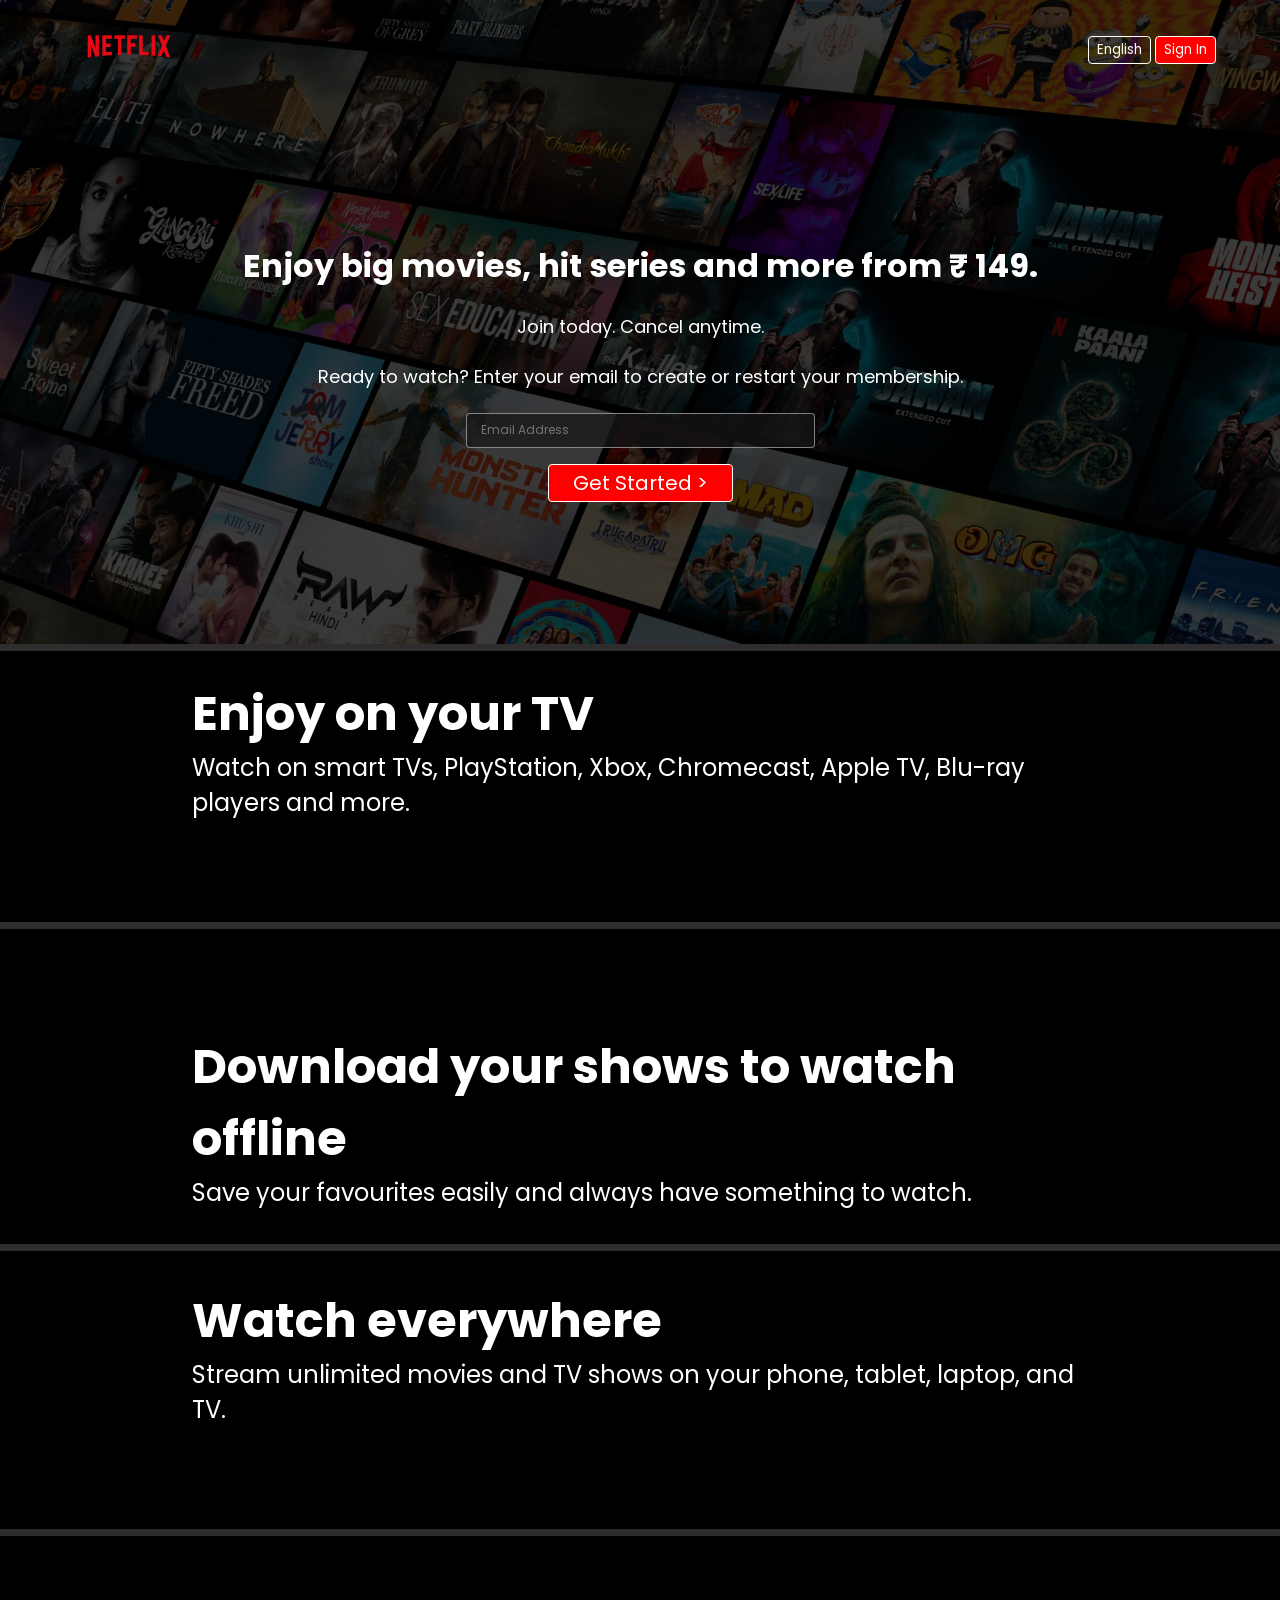
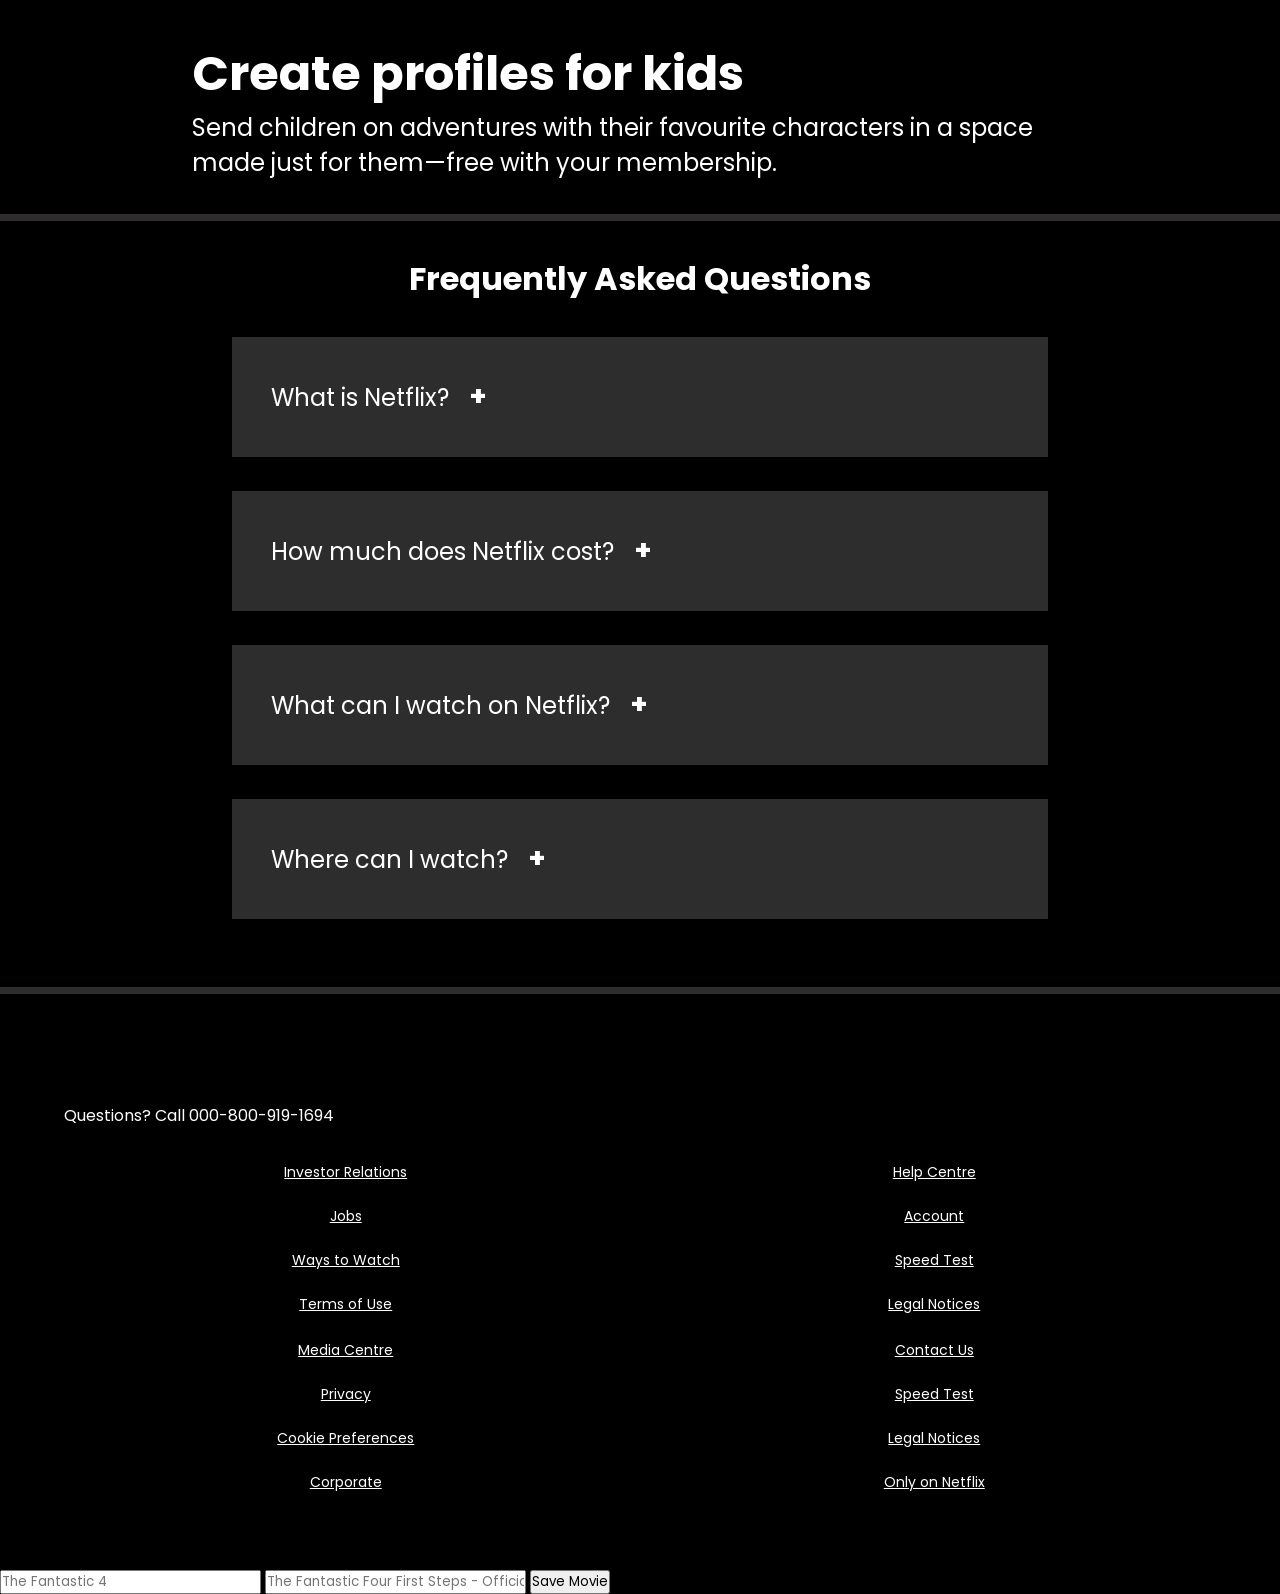
==== index.html @ 5bb71da8 "Add files via upload" ====
<!DOCTYPE html>
<html lang="en">

<head>
    <meta charset="UTF-8">
    <meta name="viewport" content="width=device-width, initial-scale=1.0">
    <title>Netflix Bangladesh – Watch TV Shows Online, Watch Movies Online</title>
    <link rel="stylesheet" href="style.css">
</head>

<body>

    <div class="main">
        <nav>
            <span><img width="53" src="Logos-Readability-Netflix-logo.png" alt=""></span>
            <div>
                <button class="btn">English</button>
                <button class="btn btn-red-sm">Sign In</button>
            </div>
        </nav>
        <div class="box">
        </div>
        <div class="hero">
            <span>Enjoy big movies, hit series and more from ₹ 149.</span>
            <span>Join today. Cancel anytime.</span>
            <span>Ready to watch? Enter your email to create or restart your membership.</span>
            <div class="hero-buttons">
                <input type="text" placeholder="Email Address">
                <button class="btn btn-red">Get Started &gt;</button>
            </div>
        </div>

        <div class="separation"></div>

    </div>

    <section class="first">
        <div>
            <span>Enjoy on your TV</span>
            <span>Watch on smart TVs, PlayStation, Xbox, Chromecast, Apple TV, Blu-ray players and more.</span>
        </div>

        <div class="secImg">
            <img src="https://assets.nflxext.com/ffe/siteui/acquisition/ourStory/fuji/desktop/tv.png" alt="">
            <video src="https://assets.nflxext.com/ffe/siteui/acquisition/ourStory/fuji/desktop/video-tv-in-0819.m4v"
                autoplay loop muted></video>
        </div>
    </section>
    <div class="separation"></div>

    <section class="first second">

        <div class="secImg">
            <img src="https://assets.nflxext.com/ffe/siteui/acquisition/ourStory/fuji/desktop/mobile-0819.jpg" alt="">

        </div>
        <div>
            <span>Download your shows to watch offline</span>
            <span>Save your favourites easily and always have something to watch.</span>
        </div>
    </section>

    <div class="separation"></div>
    <section class="first third">
        <div>
            <span>Watch everywhere</span>
            <span>Stream unlimited movies and TV shows on your phone, tablet, laptop, and TV.</span>
        </div>

        <div class="secImg">
            <img src="https://assets.nflxext.com/ffe/siteui/acquisition/ourStory/fuji/desktop/tv.png" alt="">
            <video src="https://assets.nflxext.com/ffe/siteui/acquisition/ourStory/fuji/desktop/video-devices-in.m4v"
                autoplay loop muted></video>
        </div>
    </section>
    <div class="separation"></div>


    <section class="first second">

        <div class="secImg">
            <img src="https://occ-0-2849-3646.1.nflxso.net/dnm/api/v6/19OhWN2dO19C9txTON9tvTFtefw/AAAABVr8nYuAg0xDpXDv0VI9HUoH7r2aGp4TKRCsKNQrMwxzTtr-NlwOHeS8bCI2oeZddmu3nMYr3j9MjYhHyjBASb1FaOGYZNYvPBCL.png?r=54d"
                alt="">

        </div>
        <div>
            <span>Create profiles for kids</span>
            <span>Send children on adventures with their favourite characters in a space made just for them—free with
                your membership.</span>
        </div>
    </section>

    <div class="separation"></div>

    <section class="faq">
        <h2>Frequently Asked Questions</h2>


<div class="faqbox">
  <div class="faq-question">
    <span>What is Netflix?</span>
    <span class="toggle-icon">+</span>
  </div>
  <div class="faq-answer">Netflix is a streaming service offering a wide variety of award-winning TV shows, movies, anime, documentaries, and more.</div>
</div>

<div class="faqbox">
  <div class="faq-question">
    <span>How much does Netflix cost?</span>
    <span class="toggle-icon">+</span>
  </div>
  <div class="faq-answer">Plans start at a budget-friendly rate and scale up with video quality and screen options.</div>
</div>

<div class="faqbox">
  <div class="faq-question">
    <span>What can I watch on Netflix?</span>
    <span class="toggle-icon">+</span>
  </div>
  <div class="faq-answer">You can stream popular movies, TV series, documentaries, anime, and originals across multiple genres and languages.</div>
</div>

<div class="faqbox">
  <div class="faq-question">
    <span>Where can I watch?</span>
    <span class="toggle-icon">+</span>
  </div>
  <div class="faq-answer">Watch on your phone, tablet, smart TV, laptop, or streaming device—anywhere you like.</div>
</div>

    </section>
    <div class="separation"></div>

    <footer>
        <div class="questions">
            Questions? Call 000-800-919-1694
        </div>
        <div class="footer">
            <div class="footer-item"> 
                <a href="faq">Investor Relations</a>
                <a href="faq">Jobs</a>
                <a href="faq">Ways to Watch</a>
                <a href="faq">Terms of Use</a>
            </div>

            <div class="footer-item"> 
                <a href="faq">Help Centre</a>
                <a href="faq">Account</a>
                <a href="faq">Speed Test</a>
                <a href="faq">Legal Notices</a>
            </div>
            <div class="footer-item">
                <a href="faq">Media Centre</a>
                <a href="faq">Privacy</a>
                <a href="faq">Cookie Preferences</a> 
                <a href="faq">Corporate</a>
            </div>

            <div class="footer-item">
                <a href="faq">Contact Us</a>
                <a href="faq">Speed Test</a> 
                <a href="faq">Legal Notices</a> 
                <a href="faq">Only on Netflix</a>
            </div>
        </div>
    </footer>




<script>
  document.querySelectorAll(".faqbox").forEach((box) => {
    box.addEventListener("click", () => {
      // Toggle this box
      box.classList.toggle("active");

      // Update icon inside this box
      const icon = box.querySelector(".toggle-icon");
      if (box.classList.contains("active")) {
        icon.textContent = "–";
      } else {
        icon.textContent = "+";
      }
    });
  });
</script> 



<div class="movie-form">
  <input type="text" id="movieTitle" placeholder="The Fantastic 4" />
  <input type="text" id="movieURL" placeholder="The Fantastic Four First Steps - Official Trailer  IMDb.mp4" />
  <button onclick="saveMovie()">Save Movie</button>
</div>



<div id="movieList"></div>








<script>
  // Save movie to localStorage
  function saveMovie() {
    const title = document.getElementById("movieTitle").value;
    const url = document.getElementById("movieURL").value;

    if (!title || !url) return alert("Please fill in both fields.");

    const movie = { title, url };
    let movies = JSON.parse(localStorage.getItem("movies")) || [];

    movies.push(movie);
    localStorage.setItem("movies", JSON.stringify(movies));

    displayMovies();
  }

  // Display saved movies
  function displayMovies() {
    const movies = JSON.parse(localStorage.getItem("movies")) || [];
    const container = document.getElementById("movieList");
    container.innerHTML = "";

    movies.forEach((movie, index) => {
      container.innerHTML += `
        <div class="movie-card">
          <h3>${movie.title}</h3>
          <video width="300" controls>
            <source src="${movie.url}" type="video/mp4" />
            Your browser does not support video.
          </video>
        </div>
      `;
    });
  }

  // Load movies on page load
  window.onload = displayMovies;
</script>
</body>

</html>
---- style.css ----
@import url('https://fonts.googleapis.com/css2?family=Martel+Sans:wght@600&family=Poppins:wght@300;400;700&display=swap');

* {
    padding: 0;
    margin: 0;
    font-family: 'Poppins', sans-serif;
}

body {
    background-color: black;
}

.main {
    background-image: url("bg.jpg");
    background-position: center center;
    background-size: max(1200px, 100vw);
    background-repeat: no-repeat;
    height: 644px;
    position: relative;
}

.main .box {
    height: 644px;
    width: 100%;
    opacity: 0.69;
    position: absolute;
    top: 0;
    background-color: black;
}

nav {
    max-width: 60vw;
    justify-content: space-between;
    margin: auto;
    display: flex;
    align-items: center;
    height: 100px;
}

nav img {
    color: red;
    width: 130px;
    position: relative;
    z-index: 10;
}

nav button {
    position: relative;
    z-index: 10;
}

.hero {
    font-family: 'Martel Sans', sans-serif;
    height: calc(100% - 100px);
    display: flex;
    align-items: center;
    justify-content: center;
    flex-direction: column;
    color: white;
    position: relative;
    gap: 23px;
    padding: 0 30px;
}

.hero> :nth-child(1) {
    font-family: 'Poppins', sans-serif;
    font-weight: bolder;
    font-size: 48px;
    text-align: center;
}

.hero> :nth-child(2) {
    font-weight: 400;
    font-size: 24px;
    text-align: center;
}

.hero> :nth-child(3) {
    font-weight: 400;
    font-size: 20px;
    text-align: center;
}

.separation {
    height: 7px;
    background-color: rgb(46, 44, 44);
    position: relative;
    z-index: 20;
}

.btn {
    padding: 3px 8px;
    font-weight: 400;
    color: white;
    background-color: rgba(248, 243, 243, 0.021);
    border-radius: 4px;
    border: 1px solid white;
    cursor: pointer;

}

.btn-red {
    background-color: red;
    color: white;
    padding: 3px 24px;
    font-size: 20px;
    border-radius: 4px;
    font-weight: 400;
}

.btn-red-sm {
    background-color: red;
    color: white;
}

.hero-buttons {
    display: flex;
    align-items: center;
    justify-content: center;
    gap: 16px;
}

.main input {
    padding: 7px 101px 8px 14px;
    color: white;
    font-size: 12px;
    border-radius: 4px;
    background-color: rgba(23, 23, 23, 0.7);
    border: 1px solid rgba(246, 238, 238, 0.5);
}

.first {
    display: flex;
    justify-content: center;
    max-width: 70vw;
    margin: auto;
    color: white;
    justify-content: center;
    align-items: center;
}



.secImg {
    position: relative;
}

.secImg img {
    width: 555px;
    position: relative;
    z-index: 10;
}

.secImg video {
    position: absolute;
    top: 51px;
    right: 0;
    width: 555px;
}

section.first>div {
    display: flex;
    flex-direction: column;
    padding: 34px 0;
}

section.first>div :nth-child(1) {
    font-size: 48px;
    font-weight: bolder;
}


section.first>div :nth-child(2) {
    font-size: 24px;

}


.faq h2 {
    text-align: center;
    font-size: 48px;
}

.faq {
    background: black;
    color: white;
    padding: 34px;
}

.faqbox:hover {
    background-color: #414141;
    color: white;
}

.faqbox svg {
    filter: invert(1);
}

.faqbox {
    transition: all 1s ease-out;
    font-size: 24px;
    display: flex;
    justify-content: space-between;
    background-color: #2d2d2d;
    padding: 24px;
    max-width: 60vw;
    margin: 34px auto;
    cursor: pointer;
}

footer {
    color: white;
    max-width: 60vw;
    margin: auto;
    padding: 60px;
}

footer .questions {
    padding: 34px 0;
}


.footer {
    display: grid;
    grid-template-columns: 1fr 1fr 1fr 1fr;
    color: white;
}



@media screen and (max-width: 1300px) {

    nav{
        max-width: 90vw;
    }

    .first {
        flex-wrap: wrap;
    }

    .secImg img {
        width: 305px;
    }

    .secImg video {
        width: 305px;
    }

    .hero> :nth-child(1) {
        font-size: 32px;
    }

    .hero> :nth-child(2) {
        font-size: 18px;
    }

    .hero> :nth-child(3) {
        font-size: 18px;
    }

    .hero-buttons {
        display: flex;
        flex-direction: column;
        align-items: center;
        justify-content: center;
        gap: 16px;
    }

    .faq h2 {
        text-align: center;
        font-size: 32px;
    }

    footer {
        max-width: 90vw;
        padding: 75px 0;
    }

    .footer-item{
        align-items: center;
    }
 

}



@media screen and (max-width: 1300px) {

    .footer {
        display: grid;
        grid-template-columns: 1fr 1fr;
        gap: 25px;
    }
}


.footer a {
    font-size: 14px;
    color: white;
}

.footer-item {
    display: flex;
    flex-direction: column;
    gap: 23px;
}


.faqbox {
  background-color: #2d2d2d;
  color: white;
  margin: 10px auto;
  max-width: 60vw;
  cursor: pointer;
  overflow: hidden;
  transition: all 0.3s ease;
}

.faq-question {
  display: flex;
  justify-content: space-between;
  font-size: 24px;
  padding: 24px;
  background-color: #2d2d2d;
}

.toggle-icon {
  font-weight: bold;
  font-size: 28px;
  transition: transform 0.2s ease;
}

.faqbox {
  font-size: 24px;
  max-width: 60vw;
  margin: 34px auto;
  background-color: #2d2d2d;
  color: white;
  cursor: pointer;
  transition: all 0.3s ease-in-out;
}

.faq-question {
  display: flex;
  justify-content: space-between;
  align-items: center;
  padding: 24px;
}

.toggle-icon {
  font-size: 28px;
  font-weight: bold;
  transition: transform 0.2s;
}

.faqbox {
  font-size: 24px;
  max-width: 60vw;
  margin: 34px auto;
  background-color: #2d2d2d;
  color: white;
  cursor: pointer;
  transition: all 0.3s ease-in-out;
}

.faq-question {
  display: flex;
  justify-content: space-between;
  align-items: center;
  padding: 15px;
}




.faq-question span:first-child {
  flex: 1; /* pushes the + icon to the far right */
}

.toggle-icon {
  font-size: 28px;
  font-weight: bold;
  padding-left: 20px;
}



.faq-answer {
  display: none;
  padding: 0 24px 24px 24px;
  font-size: 18px;
  color: #ccc;
  background-color: #2d2d2d;
}

.faqbox.active .faq-answer {
  display: block;
}

.faqbox.active .faq-question {
  display: none;
}






.movie-card {
  background-color: #181818;
  border-radius: 8px;
  color: white;
  width: 320px;
  padding: 16px;
  margin: 16px;
  box-shadow: 0 4px 12px rgba(0,0,0,0.5);
  transition: transform 0.3s ease;
}

.movie-card h3 {
  font-size: 20px;
  margin-bottom: 12px;
  text-align: center;
  font-weight: 600;
}

.movie-card video {
  width: 100%;
  border-radius: 6px;
}

.movie-card:hover {
  transform: scale(1.03);
}

/* Container to hold all movie cards in a grid */
#movieList {
  display: flex;
  flex-wrap: wrap;
  justify-content: center;
}
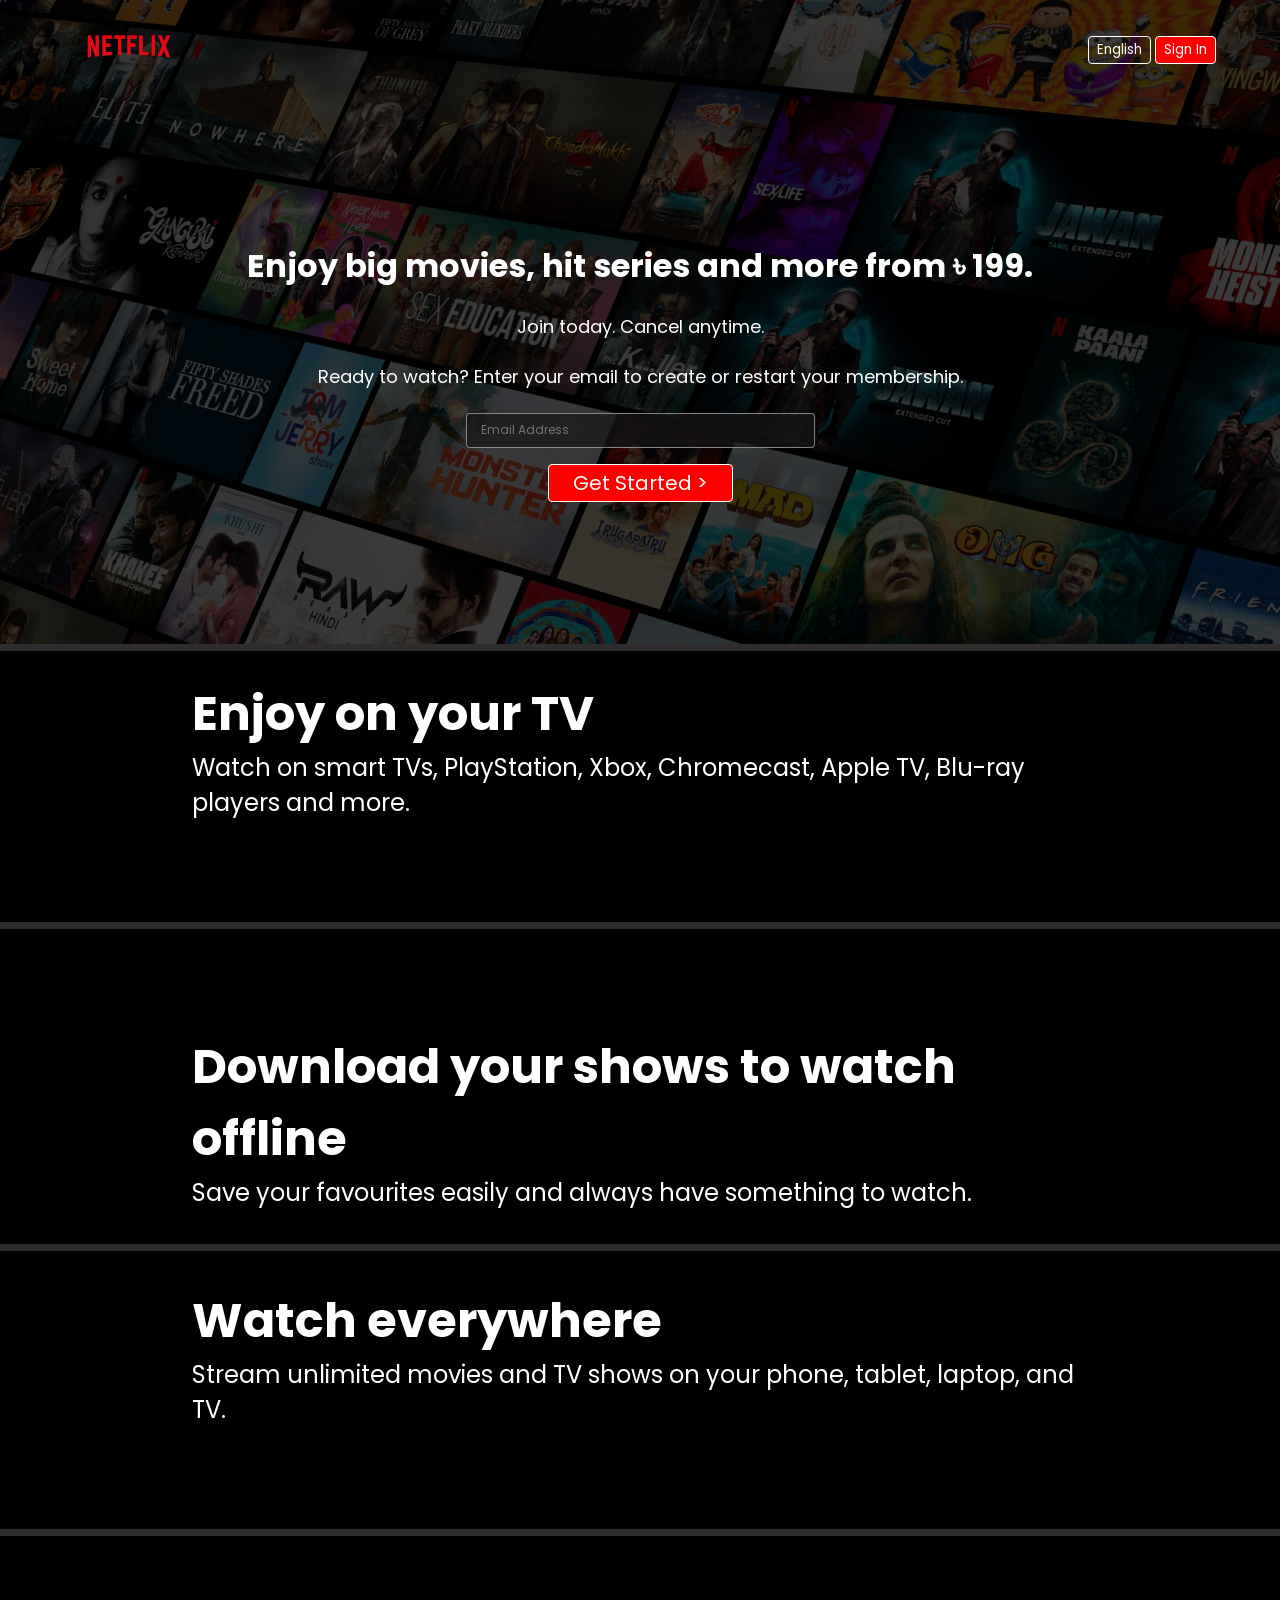
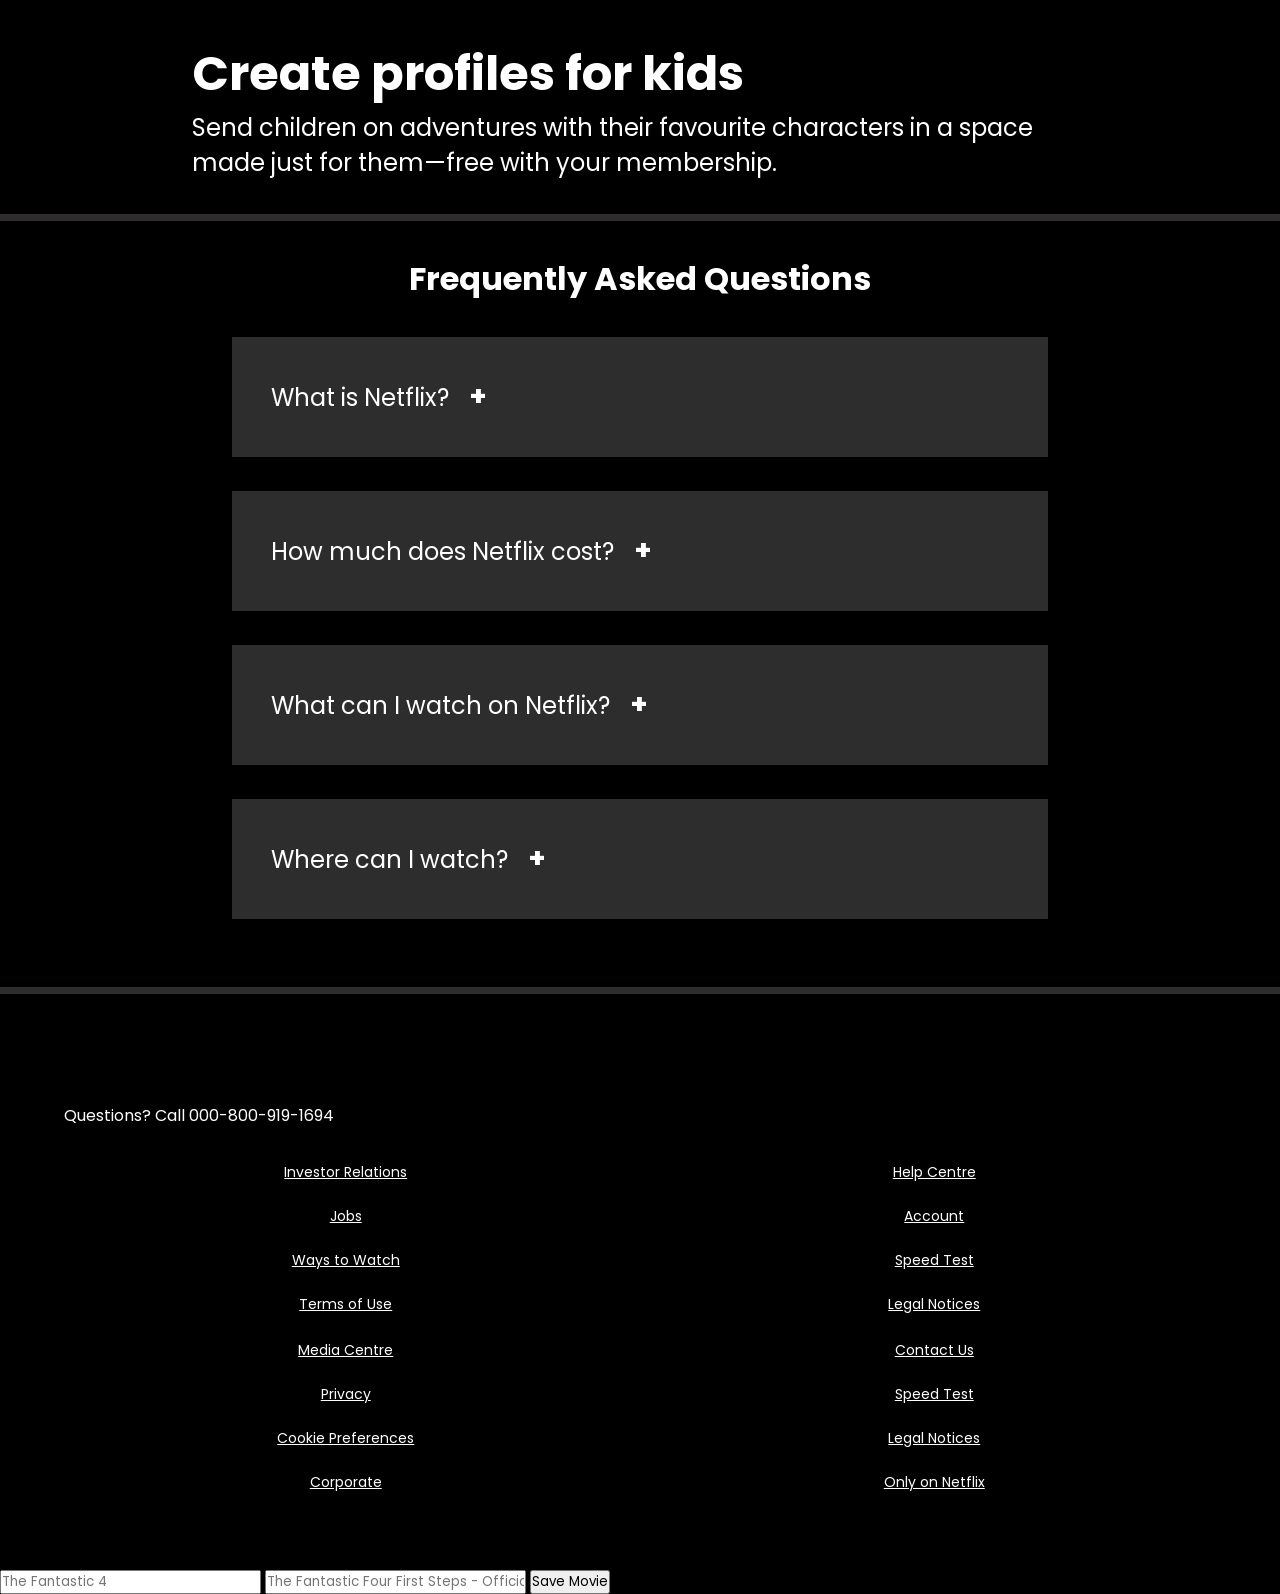
==== commit 3c5041a4: "Update index.html" ====
--- a/index.html
+++ b/index.html
@@ -21,7 +21,7 @@
         <div class="box">
         </div>
         <div class="hero">
-            <span>Enjoy big movies, hit series and more from ₹ 149.</span>
+            <span>Enjoy big movies, hit series and more from ৳ 199.</span>
             <span>Join today. Cancel anytime.</span>
             <span>Ready to watch? Enter your email to create or restart your membership.</span>
             <div class="hero-buttons">
@@ -248,3 +248,4 @@
 </html>
 
 
+
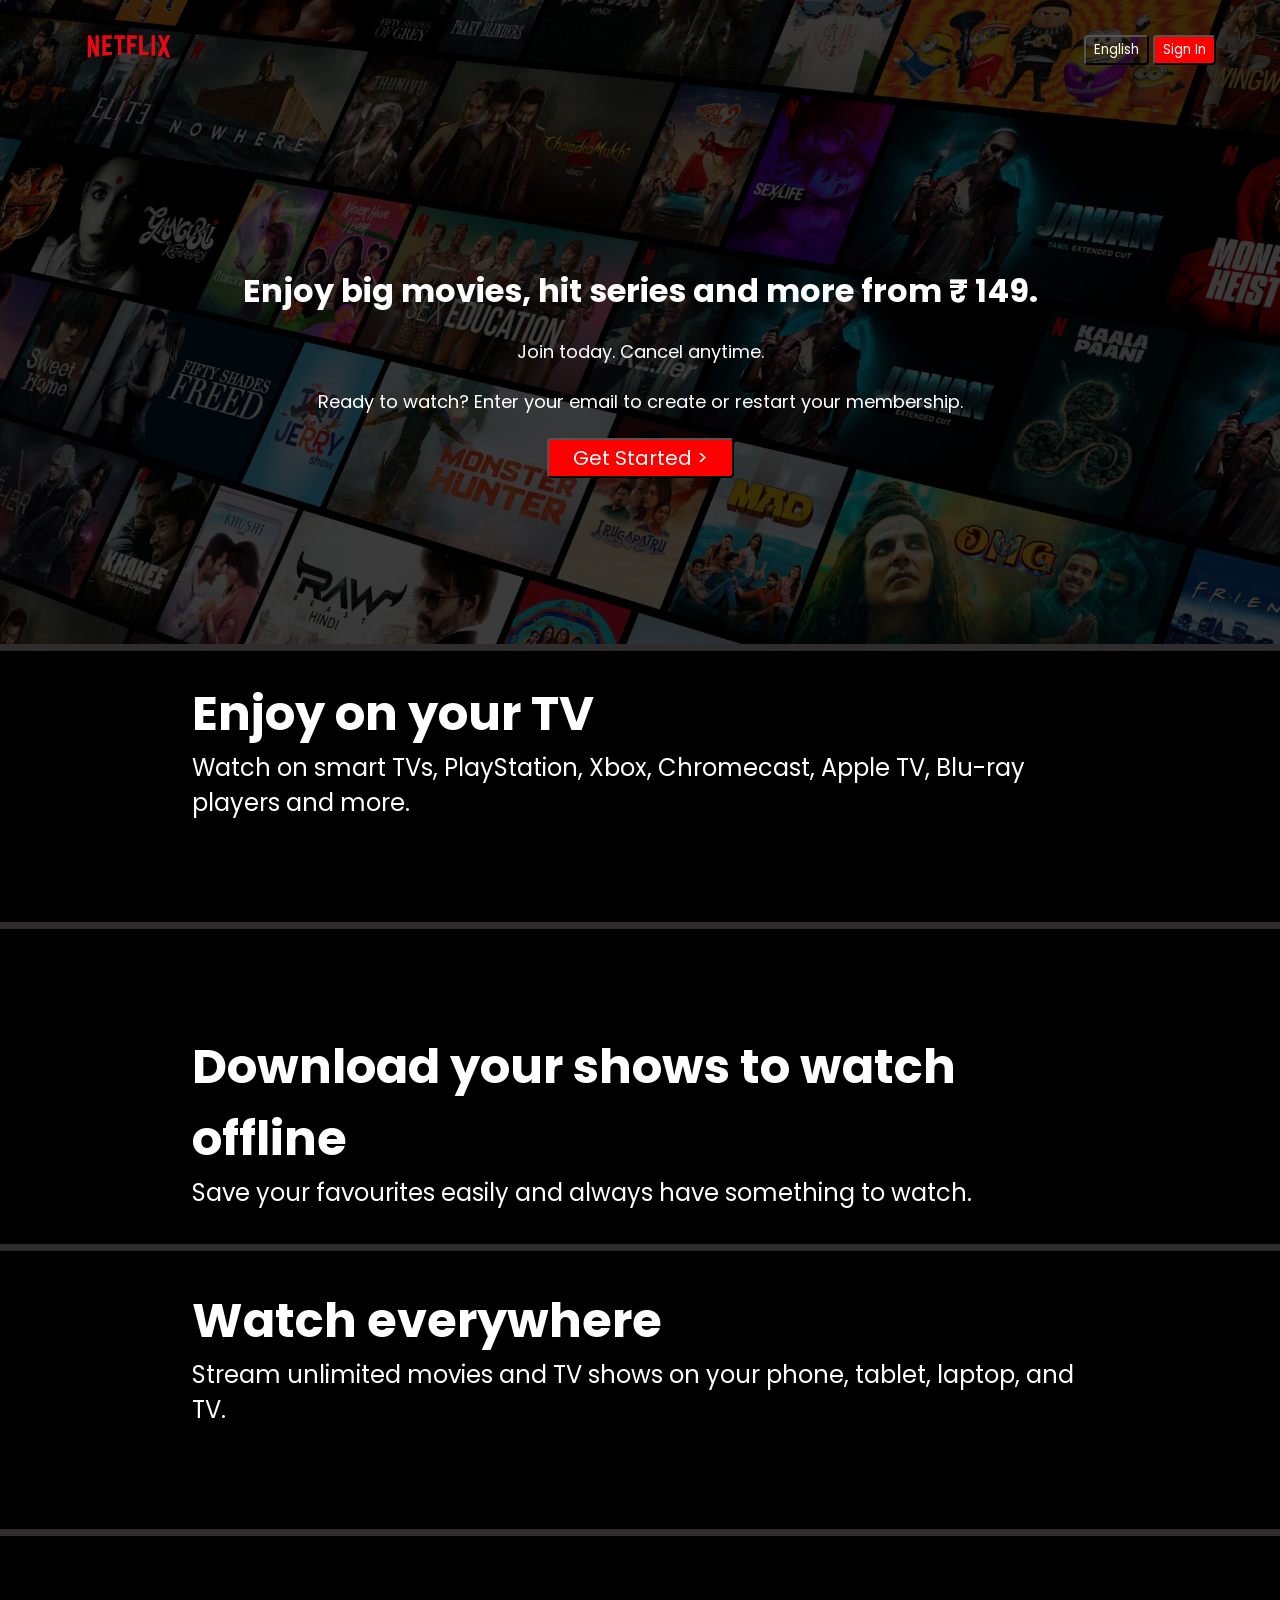
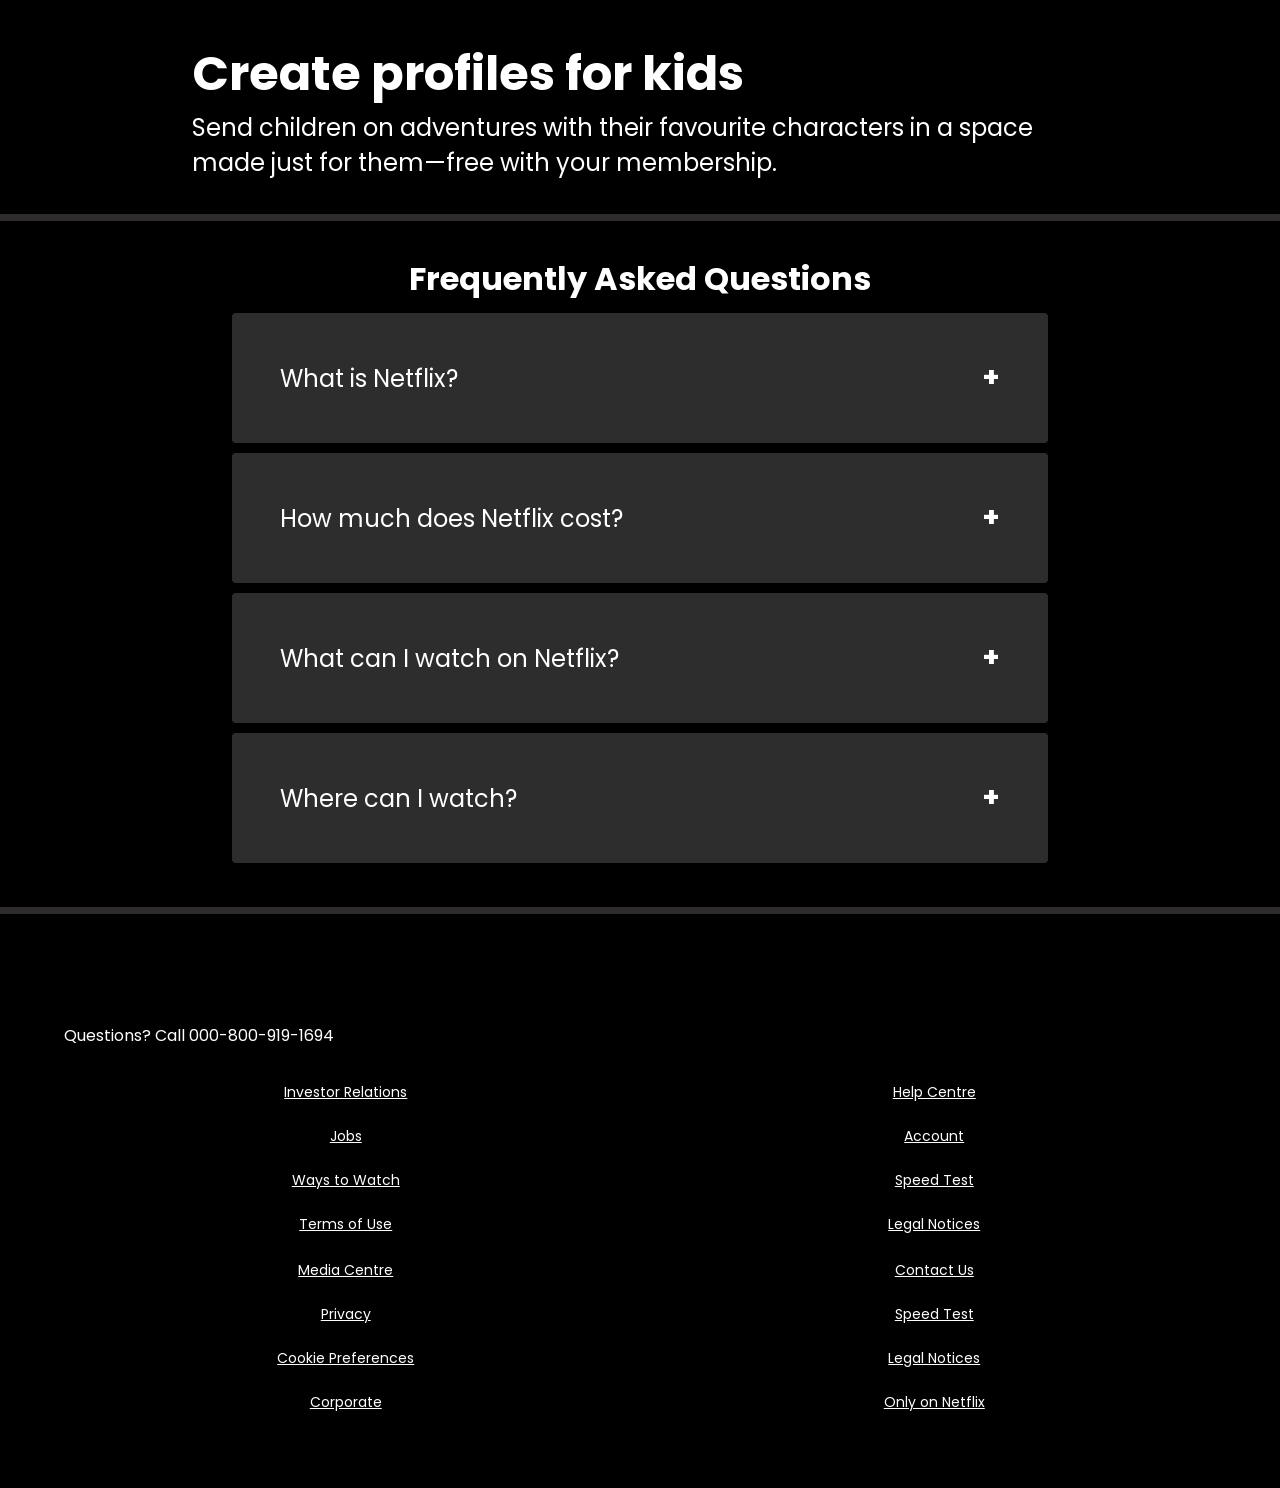
==== commit da54465b: "Initial commit - Netflix clone project" ====
--- a/index.html
+++ b/index.html
@@ -1,251 +1,196 @@
-<!DOCTYPE html>
-<html lang="en">
-
-<head>
-    <meta charset="UTF-8">
-    <meta name="viewport" content="width=device-width, initial-scale=1.0">
-    <title>Netflix Bangladesh – Watch TV Shows Online, Watch Movies Online</title>
-    <link rel="stylesheet" href="style.css">
-</head>
-
-<body>
-
-    <div class="main">
-        <nav>
-            <span><img width="53" src="Logos-Readability-Netflix-logo.png" alt=""></span>
-            <div>
-                <button class="btn">English</button>
-                <button class="btn btn-red-sm">Sign In</button>
-            </div>
-        </nav>
-        <div class="box">
-        </div>
-        <div class="hero">
-            <span>Enjoy big movies, hit series and more from ৳ 199.</span>
-            <span>Join today. Cancel anytime.</span>
-            <span>Ready to watch? Enter your email to create or restart your membership.</span>
-            <div class="hero-buttons">
-                <input type="text" placeholder="Email Address">
-                <button class="btn btn-red">Get Started &gt;</button>
-            </div>
-        </div>
-
-        <div class="separation"></div>
-
-    </div>
-
-    <section class="first">
-        <div>
-            <span>Enjoy on your TV</span>
-            <span>Watch on smart TVs, PlayStation, Xbox, Chromecast, Apple TV, Blu-ray players and more.</span>
-        </div>
-
-        <div class="secImg">
-            <img src="https://assets.nflxext.com/ffe/siteui/acquisition/ourStory/fuji/desktop/tv.png" alt="">
-            <video src="https://assets.nflxext.com/ffe/siteui/acquisition/ourStory/fuji/desktop/video-tv-in-0819.m4v"
-                autoplay loop muted></video>
-        </div>
-    </section>
-    <div class="separation"></div>
-
-    <section class="first second">
-
-        <div class="secImg">
-            <img src="https://assets.nflxext.com/ffe/siteui/acquisition/ourStory/fuji/desktop/mobile-0819.jpg" alt="">
-
-        </div>
-        <div>
-            <span>Download your shows to watch offline</span>
-            <span>Save your favourites easily and always have something to watch.</span>
-        </div>
-    </section>
-
-    <div class="separation"></div>
-    <section class="first third">
-        <div>
-            <span>Watch everywhere</span>
-            <span>Stream unlimited movies and TV shows on your phone, tablet, laptop, and TV.</span>
-        </div>
-
-        <div class="secImg">
-            <img src="https://assets.nflxext.com/ffe/siteui/acquisition/ourStory/fuji/desktop/tv.png" alt="">
-            <video src="https://assets.nflxext.com/ffe/siteui/acquisition/ourStory/fuji/desktop/video-devices-in.m4v"
-                autoplay loop muted></video>
-        </div>
-    </section>
-    <div class="separation"></div>
-
-
-    <section class="first second">
-
-        <div class="secImg">
-            <img src="https://occ-0-2849-3646.1.nflxso.net/dnm/api/v6/19OhWN2dO19C9txTON9tvTFtefw/AAAABVr8nYuAg0xDpXDv0VI9HUoH7r2aGp4TKRCsKNQrMwxzTtr-NlwOHeS8bCI2oeZddmu3nMYr3j9MjYhHyjBASb1FaOGYZNYvPBCL.png?r=54d"
-                alt="">
-
-        </div>
-        <div>
-            <span>Create profiles for kids</span>
-            <span>Send children on adventures with their favourite characters in a space made just for them—free with
-                your membership.</span>
-        </div>
-    </section>
-
-    <div class="separation"></div>
-
-    <section class="faq">
-        <h2>Frequently Asked Questions</h2>
-
-
-<div class="faqbox">
-  <div class="faq-question">
-    <span>What is Netflix?</span>
-    <span class="toggle-icon">+</span>
-  </div>
-  <div class="faq-answer">Netflix is a streaming service offering a wide variety of award-winning TV shows, movies, anime, documentaries, and more.</div>
-</div>
-
-<div class="faqbox">
-  <div class="faq-question">
-    <span>How much does Netflix cost?</span>
-    <span class="toggle-icon">+</span>
-  </div>
-  <div class="faq-answer">Plans start at a budget-friendly rate and scale up with video quality and screen options.</div>
-</div>
-
-<div class="faqbox">
-  <div class="faq-question">
-    <span>What can I watch on Netflix?</span>
-    <span class="toggle-icon">+</span>
-  </div>
-  <div class="faq-answer">You can stream popular movies, TV series, documentaries, anime, and originals across multiple genres and languages.</div>
-</div>
-
-<div class="faqbox">
-  <div class="faq-question">
-    <span>Where can I watch?</span>
-    <span class="toggle-icon">+</span>
-  </div>
-  <div class="faq-answer">Watch on your phone, tablet, smart TV, laptop, or streaming device—anywhere you like.</div>
-</div>
-
-    </section>
-    <div class="separation"></div>
-
-    <footer>
-        <div class="questions">
-            Questions? Call 000-800-919-1694
-        </div>
-        <div class="footer">
-            <div class="footer-item"> 
-                <a href="faq">Investor Relations</a>
-                <a href="faq">Jobs</a>
-                <a href="faq">Ways to Watch</a>
-                <a href="faq">Terms of Use</a>
-            </div>
-
-            <div class="footer-item"> 
-                <a href="faq">Help Centre</a>
-                <a href="faq">Account</a>
-                <a href="faq">Speed Test</a>
-                <a href="faq">Legal Notices</a>
-            </div>
-            <div class="footer-item">
-                <a href="faq">Media Centre</a>
-                <a href="faq">Privacy</a>
-                <a href="faq">Cookie Preferences</a> 
-                <a href="faq">Corporate</a>
-            </div>
-
-            <div class="footer-item">
-                <a href="faq">Contact Us</a>
-                <a href="faq">Speed Test</a> 
-                <a href="faq">Legal Notices</a> 
-                <a href="faq">Only on Netflix</a>
-            </div>
-        </div>
-    </footer>
-
-
-
-
-<script>
-  document.querySelectorAll(".faqbox").forEach((box) => {
-    box.addEventListener("click", () => {
-      // Toggle this box
-      box.classList.toggle("active");
-
-      // Update icon inside this box
-      const icon = box.querySelector(".toggle-icon");
-      if (box.classList.contains("active")) {
-        icon.textContent = "–";
-      } else {
-        icon.textContent = "+";
-      }
-    });
-  });
-</script> 
-
-
-
-<div class="movie-form">
-  <input type="text" id="movieTitle" placeholder="The Fantastic 4" />
-  <input type="text" id="movieURL" placeholder="The Fantastic Four First Steps - Official Trailer  IMDb.mp4" />
-  <button onclick="saveMovie()">Save Movie</button>
-</div>
-
-
-
-<div id="movieList"></div>
-
-
-
-
-
-
-
-
-<script>
-  // Save movie to localStorage
-  function saveMovie() {
-    const title = document.getElementById("movieTitle").value;
-    const url = document.getElementById("movieURL").value;
-
-    if (!title || !url) return alert("Please fill in both fields.");
-
-    const movie = { title, url };
-    let movies = JSON.parse(localStorage.getItem("movies")) || [];
-
-    movies.push(movie);
-    localStorage.setItem("movies", JSON.stringify(movies));
-
-    displayMovies();
-  }
-
-  // Display saved movies
-  function displayMovies() {
-    const movies = JSON.parse(localStorage.getItem("movies")) || [];
-    const container = document.getElementById("movieList");
-    container.innerHTML = "";
-
-    movies.forEach((movie, index) => {
-      container.innerHTML += `
-        <div class="movie-card">
-          <h3>${movie.title}</h3>
-          <video width="300" controls>
-            <source src="${movie.url}" type="video/mp4" />
-            Your browser does not support video.
-          </video>
-        </div>
-      `;
-    });
-  }
-
-  // Load movies on page load
-  window.onload = displayMovies;
-</script>
-</body>
-
-</html>
-
-
-
+<!DOCTYPE html>
+<html lang="en">
+
+<head>
+  <meta charset="UTF-8">
+  <meta name="viewport" content="width=device-width, initial-scale=1.0">
+  <title>Netflix Bangladesh – Watch TV Shows Online, Watch Movies Online</title>
+  <link rel="stylesheet" href="style.css">
+</head>
+
+<body>
+
+  <div class="main">
+    <nav>
+      <span><img width="53" src="Logos-Readability-Netflix-logo.png" alt=""></span>
+      <div>
+        <button class="btn">English</button>
+        <button class="btn btn-red-sm" onclick="openPopup()">Sign In</button>
+      </div>
+    </nav>
+    <div class="box"></div>
+    <div class="hero">
+      <span>Enjoy big movies, hit series and more from ₹ 149.</span>
+      <span>Join today. Cancel anytime.</span>
+      <span>Ready to watch? Enter your email to create or restart your membership.</span>
+      <div class="hero-buttons">
+        
+        <button class="btn btn-red" onclick="openPopup()">Get Started &gt;</button>
+      </div>
+    </div>
+
+    <div class="separation"></div>
+  </div>
+
+  <!-- Original content sections -->
+  <section class="first">
+    <div>
+      <span>Enjoy on your TV</span>
+      <span>Watch on smart TVs, PlayStation, Xbox, Chromecast, Apple TV, Blu-ray players and more.</span>
+    </div>
+
+    <div class="secImg">
+      <img src="https://assets.nflxext.com/ffe/siteui/acquisition/ourStory/fuji/desktop/tv.png" alt="">
+      <video src="https://assets.nflxext.com/ffe/siteui/acquisition/ourStory/fuji/desktop/video-tv-in-0819.m4v"
+        autoplay loop muted></video>
+    </div>
+  </section>
+  <div class="separation"></div>
+
+  <section class="first second">
+    <div class="secImg">
+      <img src="https://assets.nflxext.com/ffe/siteui/acquisition/ourStory/fuji/desktop/mobile-0819.jpg" alt="">
+    </div>
+    <div>
+      <span>Download your shows to watch offline</span>
+      <span>Save your favourites easily and always have something to watch.</span>
+    </div>
+  </section>
+  <div class="separation"></div>
+
+  <section class="first third">
+    <div>
+      <span>Watch everywhere</span>
+      <span>Stream unlimited movies and TV shows on your phone, tablet, laptop, and TV.</span>
+    </div>
+
+    <div class="secImg">
+      <img src="https://assets.nflxext.com/ffe/siteui/acquisition/ourStory/fuji/desktop/tv.png" alt="">
+      <video src="https://assets.nflxext.com/ffe/siteui/acquisition/ourStory/fuji/desktop/video-devices-in.m4v"
+        autoplay loop muted></video>
+    </div>
+  </section>
+  <div class="separation"></div>
+
+  <section class="first second">
+    <div class="secImg">
+      <img src="https://occ-0-2849-3646.1.nflxso.net/dnm/api/v6/19OhWN2dO19C9txTON9tvTFtefw/AAAABVr8nYuAg0xDpXDv0VI9HUoH7r2aGp4TKRCsKNQrMwxzTtr-NlwOHeS8bCI2oeZddmu3nMYr3j9MjYhHyjBASb1FaOGYZNYvPBCL.png?r=54d"
+        alt="">
+    </div>
+    <div>
+      <span>Create profiles for kids</span>
+      <span>Send children on adventures with their favourite characters in a space made just for them—free with your membership.</span>
+    </div>
+  </section>
+  <div class="separation"></div>
+
+  <section class="faq">
+    <h2>Frequently Asked Questions</h2>
+
+    <div class="faqbox">
+      <div class="faq-question">
+        <span>What is Netflix?</span>
+        <span class="toggle-icon">+</span>
+      </div>
+      <div class="faq-answer">Netflix is a streaming service offering a wide variety of award-winning TV shows, movies, anime, documentaries, and more.</div>
+    </div>
+
+    <div class="faqbox">
+      <div class="faq-question">
+        <span>How much does Netflix cost?</span>
+        <span class="toggle-icon">+</span>
+      </div>
+      <div class="faq-answer">Plans start at a budget-friendly rate and scale up with video quality and screen options.</div>
+    </div>
+
+    <div class="faqbox">
+      <div class="faq-question">
+        <span>What can I watch on Netflix?</span>
+        <span class="toggle-icon">+</span>
+      </div>
+      <div class="faq-answer">You can stream popular movies, TV series, documentaries, anime, and originals across multiple genres and languages.</div>
+    </div>
+
+    <div class="faqbox">
+      <div class="faq-question">
+        <span>Where can I watch?</span>
+        <span class="toggle-icon">+</span>
+      </div>
+      <div class="faq-answer">Watch on your phone, tablet, smart TV, laptop, or streaming device—anywhere you like.</div>
+    </div>
+
+  </section>
+  <div class="separation"></div>
+
+  <footer>
+    <div class="questions">
+      Questions? Call 000-800-919-1694
+    </div>
+    <div class="footer">
+      <div class="footer-item">
+        <a href="faq">Investor Relations</a>
+        <a href="faq">Jobs</a>
+        <a href="faq">Ways to Watch</a>
+        <a href="faq">Terms of Use</a>
+      </div>
+
+      <div class="footer-item">
+        <a href="faq">Help Centre</a>
+        <a href="faq">Account</a>
+        <a href="faq">Speed Test</a>
+        <a href="faq">Legal Notices</a>
+      </div>
+      <div class="footer-item">
+        <a href="faq">Media Centre</a>
+        <a href="faq">Privacy</a>
+        <a href="faq">Cookie Preferences</a>
+        <a href="faq">Corporate</a>
+      </div>
+
+      <div class="footer-item">
+        <a href="faq">Contact Us</a>
+        <a href="faq">Speed Test</a>
+        <a href="faq">Legal Notices</a>
+        <a href="faq">Only on Netflix</a>
+      </div>
+    </div>
+  </footer>
+
+  <!-- FAQ toggle script -->
+  <script>
+    document.querySelectorAll(".faqbox").forEach((box) => {
+      box.addEventListener("click", () => {
+        box.classList.toggle("active");
+        const icon = box.querySelector(".toggle-icon");
+        icon.textContent = box.classList.contains("active") ? "–" : "+";
+      });
+    });
+  </script>
+
+  <!-- Gmail login popup -->
+  <div class="popup" id="loginPopup" style="display:none;position:fixed;top:0;left:0;width:100%;height:100%;background:rgba(0,0,0,0.8);justify-content:center;align-items:center;">
+    <div style="background:#111;padding:30px;border-radius:8px;width:300px;text-align:center;">
+      <h2 style="color:white;">Sign in with Gmail</h2>
+      <input type="email" id="gmail" placeholder="Enter your Gmail" style="width:100%;padding:10px;margin:10px 0;border:none;border-radius:4px;">
+      <button onclick="login()" style="width:100%;padding:10px;background:#e50914;border:none;border-radius:4px;color:white;font-size:16px;cursor:pointer;">Continue</button>
+    </div>
+  </div>
+
+  <script>
+    function openPopup() {
+      document.getElementById("loginPopup").style.display = "flex";
+    }
+
+    function login() {
+      const email = document.getElementById("gmail").value;
+      if (email.includes("@gmail.com")) {
+        localStorage.setItem("loggedIn", "true");
+        window.location.href = "movies.html";
+      } else {
+        alert("Please enter a valid Gmail address.");
+      }
+    }
+  </script>
+
+</body>
+</html>
--- a/style.css
+++ b/style.css
@@ -1,442 +1,436 @@
-@import url('https://fonts.googleapis.com/css2?family=Martel+Sans:wght@600&family=Poppins:wght@300;400;700&display=swap');
-
-* {
-    padding: 0;
-    margin: 0;
-    font-family: 'Poppins', sans-serif;
-}
-
-body {
-    background-color: black;
-}
-
-.main {
-    background-image: url("bg.jpg");
-    background-position: center center;
-    background-size: max(1200px, 100vw);
-    background-repeat: no-repeat;
-    height: 644px;
-    position: relative;
-}
-
-.main .box {
-    height: 644px;
-    width: 100%;
-    opacity: 0.69;
-    position: absolute;
-    top: 0;
-    background-color: black;
-}
-
-nav {
-    max-width: 60vw;
-    justify-content: space-between;
-    margin: auto;
-    display: flex;
-    align-items: center;
-    height: 100px;
-}
-
-nav img {
-    color: red;
-    width: 130px;
-    position: relative;
-    z-index: 10;
-}
-
-nav button {
-    position: relative;
-    z-index: 10;
-}
-
-.hero {
-    font-family: 'Martel Sans', sans-serif;
-    height: calc(100% - 100px);
-    display: flex;
-    align-items: center;
-    justify-content: center;
-    flex-direction: column;
-    color: white;
-    position: relative;
-    gap: 23px;
-    padding: 0 30px;
-}
-
-.hero> :nth-child(1) {
-    font-family: 'Poppins', sans-serif;
-    font-weight: bolder;
-    font-size: 48px;
-    text-align: center;
-}
-
-.hero> :nth-child(2) {
-    font-weight: 400;
-    font-size: 24px;
-    text-align: center;
-}
-
-.hero> :nth-child(3) {
-    font-weight: 400;
-    font-size: 20px;
-    text-align: center;
-}
-
-.separation {
-    height: 7px;
-    background-color: rgb(46, 44, 44);
-    position: relative;
-    z-index: 20;
-}
-
-.btn {
-    padding: 3px 8px;
-    font-weight: 400;
-    color: white;
-    background-color: rgba(248, 243, 243, 0.021);
-    border-radius: 4px;
-    border: 1px solid white;
-    cursor: pointer;
-
-}
-
-.btn-red {
-    background-color: red;
-    color: white;
-    padding: 3px 24px;
-    font-size: 20px;
-    border-radius: 4px;
-    font-weight: 400;
-}
-
-.btn-red-sm {
-    background-color: red;
-    color: white;
-}
-
-.hero-buttons {
-    display: flex;
-    align-items: center;
-    justify-content: center;
-    gap: 16px;
-}
-
-.main input {
-    padding: 7px 101px 8px 14px;
-    color: white;
-    font-size: 12px;
-    border-radius: 4px;
-    background-color: rgba(23, 23, 23, 0.7);
-    border: 1px solid rgba(246, 238, 238, 0.5);
-}
-
-.first {
-    display: flex;
-    justify-content: center;
-    max-width: 70vw;
-    margin: auto;
-    color: white;
-    justify-content: center;
-    align-items: center;
-}
-
-
-
-.secImg {
-    position: relative;
-}
-
-.secImg img {
-    width: 555px;
-    position: relative;
-    z-index: 10;
-}
-
-.secImg video {
-    position: absolute;
-    top: 51px;
-    right: 0;
-    width: 555px;
-}
-
-section.first>div {
-    display: flex;
-    flex-direction: column;
-    padding: 34px 0;
-}
-
-section.first>div :nth-child(1) {
-    font-size: 48px;
-    font-weight: bolder;
-}
-
-
-section.first>div :nth-child(2) {
-    font-size: 24px;
-
-}
-
-
-.faq h2 {
-    text-align: center;
-    font-size: 48px;
-}
-
-.faq {
-    background: black;
-    color: white;
-    padding: 34px;
-}
-
-.faqbox:hover {
-    background-color: #414141;
-    color: white;
-}
-
-.faqbox svg {
-    filter: invert(1);
-}
-
-.faqbox {
-    transition: all 1s ease-out;
-    font-size: 24px;
-    display: flex;
-    justify-content: space-between;
-    background-color: #2d2d2d;
-    padding: 24px;
-    max-width: 60vw;
-    margin: 34px auto;
-    cursor: pointer;
-}
-
-footer {
-    color: white;
-    max-width: 60vw;
-    margin: auto;
-    padding: 60px;
-}
-
-footer .questions {
-    padding: 34px 0;
-}
-
-
-.footer {
-    display: grid;
-    grid-template-columns: 1fr 1fr 1fr 1fr;
-    color: white;
-}
-
-
-
-@media screen and (max-width: 1300px) {
-
-    nav{
-        max-width: 90vw;
-    }
-
-    .first {
-        flex-wrap: wrap;
-    }
-
-    .secImg img {
-        width: 305px;
-    }
-
-    .secImg video {
-        width: 305px;
-    }
-
-    .hero> :nth-child(1) {
-        font-size: 32px;
-    }
-
-    .hero> :nth-child(2) {
-        font-size: 18px;
-    }
-
-    .hero> :nth-child(3) {
-        font-size: 18px;
-    }
-
-    .hero-buttons {
-        display: flex;
-        flex-direction: column;
-        align-items: center;
-        justify-content: center;
-        gap: 16px;
-    }
-
-    .faq h2 {
-        text-align: center;
-        font-size: 32px;
-    }
-
-    footer {
-        max-width: 90vw;
-        padding: 75px 0;
-    }
-
-    .footer-item{
-        align-items: center;
-    }
- 
-
-}
-
-
-
-@media screen and (max-width: 1300px) {
-
-    .footer {
-        display: grid;
-        grid-template-columns: 1fr 1fr;
-        gap: 25px;
-    }
-}
-
-
-.footer a {
-    font-size: 14px;
-    color: white;
-}
-
-.footer-item {
-    display: flex;
-    flex-direction: column;
-    gap: 23px;
-}
-
-
-.faqbox {
-  background-color: #2d2d2d;
-  color: white;
-  margin: 10px auto;
-  max-width: 60vw;
-  cursor: pointer;
-  overflow: hidden;
-  transition: all 0.3s ease;
-}
-
-.faq-question {
-  display: flex;
-  justify-content: space-between;
-  font-size: 24px;
-  padding: 24px;
-  background-color: #2d2d2d;
-}
-
-.toggle-icon {
-  font-weight: bold;
-  font-size: 28px;
-  transition: transform 0.2s ease;
-}
-
-.faqbox {
-  font-size: 24px;
-  max-width: 60vw;
-  margin: 34px auto;
-  background-color: #2d2d2d;
-  color: white;
-  cursor: pointer;
-  transition: all 0.3s ease-in-out;
-}
-
-.faq-question {
-  display: flex;
-  justify-content: space-between;
-  align-items: center;
-  padding: 24px;
-}
-
-.toggle-icon {
-  font-size: 28px;
-  font-weight: bold;
-  transition: transform 0.2s;
-}
-
-.faqbox {
-  font-size: 24px;
-  max-width: 60vw;
-  margin: 34px auto;
-  background-color: #2d2d2d;
-  color: white;
-  cursor: pointer;
-  transition: all 0.3s ease-in-out;
-}
-
-.faq-question {
-  display: flex;
-  justify-content: space-between;
-  align-items: center;
-  padding: 15px;
-}
-
-
-
-
-.faq-question span:first-child {
-  flex: 1; /* pushes the + icon to the far right */
-}
-
-.toggle-icon {
-  font-size: 28px;
-  font-weight: bold;
-  padding-left: 20px;
-}
-
-
-
-.faq-answer {
-  display: none;
-  padding: 0 24px 24px 24px;
-  font-size: 18px;
-  color: #ccc;
-  background-color: #2d2d2d;
-}
-
-.faqbox.active .faq-answer {
-  display: block;
-}
-
-.faqbox.active .faq-question {
-  display: none;
-}
-
-
-
-
-
-
-.movie-card {
-  background-color: #181818;
-  border-radius: 8px;
-  color: white;
-  width: 320px;
-  padding: 16px;
-  margin: 16px;
-  box-shadow: 0 4px 12px rgba(0,0,0,0.5);
-  transition: transform 0.3s ease;
-}
-
-.movie-card h3 {
-  font-size: 20px;
-  margin-bottom: 12px;
-  text-align: center;
-  font-weight: 600;
-}
-
-.movie-card video {
-  width: 100%;
-  border-radius: 6px;
-}
-
-.movie-card:hover {
-  transform: scale(1.03);
-}
-
-/* Container to hold all movie cards in a grid */
-#movieList {
-  display: flex;
-  flex-wrap: wrap;
-  justify-content: center;
+@import url('https://fonts.googleapis.com/css2?family=Martel+Sans:wght@600&family=Poppins:wght@300;400;700&display=swap');
+
+* {
+padding: 0;
+margin: 0;
+font-family: 'Poppins', sans-serif;
+}
+
+body {
+background-color: black;
+}
+
+.main {
+background-image: url("bg.jpg");
+background-position: center center;
+background-size: max(1200px, 100vw);
+background-repeat: no-repeat;
+height: 644px;
+position: relative;
+}
+
+.main .box {
+height: 644px;
+width: 100%;
+opacity: 0.69;
+position: absolute;
+top: 0;
+background-color: black;
+}
+
+nav {
+max-width: 60vw;
+justify-content: space-between;
+margin: auto;
+display: flex;
+align-items: center;
+height: 100px;
+}
+
+nav img{
+width: 130px;
+position: relative;
+z-index: 10;
+}
+
+
+nav button {
+
+position: relative;
+z-index: 10;
+}
+
+.hero {
+font-family: 'Martel Sans', sans-serif;
+height: calc(100% - 100px);
+display: flex;
+align-items: center;
+justify-content: center;
+flex-direction: column;
+color: white;
+position: relative;
+gap: 23px;
+padding: 0 30px;
+}
+
+.hero> :nth-child(1) {
+font-weight: bolder;
+font-family: 'Poppins', sans-serif;
+font-size: 48px;
+text-align: center;
+}
+
+.hero> :nth-child(2) {
+font-weight: 400;
+font-size: 24px;
+text-align: center;
+}
+
+.hero> :nth-child(3) {
+font-weight: 400;
+font-size: 20p text-align center;
+}
+
+.separation {
+height: 7px;
+background-color: rgb(46, 44, 44);
+position: relative;
+z-index: 20;
+}
+
+.btn {
+padding: 3px 8px;
+font-weight: 400;
+color: white;
+background-color: rgba(248, 243, 243, 0.021);
+border-radius: 4px;
+border: 1px solid whitcursor pointer;
+
+}
+
+.btn-red {
+background-color: red;
+color: white;
+padding: 3px 24px;
+font-size: 20px;
+border-radius: 4px;
+font-weight: 400;
+}
+
+.btn-red-sm {
+background-color: red;
+color: white;
+}
+
+.hero-buttons {
+display: flex;
+align-items: center;
+justify-content: center;
+gap: 16px;
+}
+
+.main input {
+padding: 7px 101px 8px 14px;
+color: white;
+font-size: 12px;
+border-radius: 4px;
+background-color: rgba(23, 23, 23, 0.7);
+border: 1px solid rgba(246, 238, 238, 0.5);
+}
+
+.first {
+display: flex;
+justify-content: center;
+max-width: 70vw;
+margin: auto;
+color: white;
+justify-content: center;
+align-items: center;
+}
+
+
+
+.secImg {
+position: relative;
+}
+
+.secImg img {
+width: 555px;
+position: relative;
+z-index: 10;
+}
+
+.secImg video {
+position: absolute;
+top: 51px;
+right: 0;
+width: 555px;
+}
+
+section.first>div {
+display: flex;
+flex-direction: column;
+padding: 34px 0;
+}
+
+section.first>div :nth-child(1) {
+font-size: 48px;
+font-weight: bolder;
+}
+
+
+section.first>div :nth-child(2) {
+font-size: 24px;
+
+}
+
+
+.faq h2 {
+text-align: center;
+font-size: 48px;
+}
+
+.faq {
+background: black;
+color: white;
+padding: 34px;
+}
+
+.faqbox:hover {
+background-color: #414141;
+color: white;
+}
+
+.faqbox svg {
+filter: invert(1);
+}
+
+.faqbox {
+transition: all 1s ease-out;
+font-size: 24px;
+display: flex;
+justify-content: space-between;
+background-color: #2d2d2d;
+padding: 24px;
+max-width: 60vw;
+margin: 34px auto;
+cursor: pointer;
+}
+
+footer {
+color: white;
+max-width: 60vw;
+margin: auto;
+padding: 60px;
+}
+
+footer .questions {
+padding: 34px 0;
+}
+
+
+.footer {
+display: grid;
+grid-template-columns: 1fr 1fr 1fr 1fr;
+color: white;
+}
+
+
+
+@media screen and (max-width: 1300px) {}
+nav{
+max-width: 90vw;
+}
+
+.first {
+flex-wrap: wrap;
+}
+
+.secImg img {
+width: 305px;
+}
+
+.secImg video {
+width: 305px;
+}
+
+.hero> :nth-child(1) {
+font-size: 32px;
+}
+
+.hero> :nth-child(2){
+font-size: 18px;
+}
+
+.hero> :nth-child(3) {
+font-size: 18px;
+}
+
+.hero-buttons {display: flex;
+flex-direction: column;
+align-items: center;
+justify-content: center;
+gap: 16px;
+}
+
+.faq h2 {
+text-align: center;
+font-size: 32px;
+}
+
+footer {
+max-width: 90vw;
+padding: 75px 0;
+}
+
+.footer-item{
+align-items: center;
+
+
+}
+
+
+
+@media screen and (max-width: 1300px) {
+
+.footer {
+display: grid;
+grid-template-columns: 1fr 1fr;
+gap: 25px;
+}
+}
+
+
+.footer a {
+font-size: 14px;
+color: white;
+}
+
+.footer-item {
+display: flex;
+flex-direction: column;
+gap: 23px;
+}
+
+
+.faqbox {
+background-color: #2d2d2d;
+color: white;
+margin: 10px auto;
+max-width: 60vw;
+cursor: pointer;
+overflow: hidden transition all 0.3s ease;
+}
+
+.faq-question {
+display: flex;
+justify-content: space-between;
+font-size: 24px;
+padding: 24px;
+background-color: #2d2d2d;
+}
+
+.toggle-icon {
+font-weight: bold;
+font-size: 28px;
+transition: transform 0.2s ease;
+}
+
+.faqbox {
+font-size: 24px;
+max-width: 60vw;
+margin: 34px auto;
+background-color: #2d2d2d;
+color: white;
+cursor: pointer;
+transition: all 0.3s ease-in-out;
+}
+
+.faq-question {
+display: flex;
+justify-content: space-between;
+align-items: center; padding: 24px;
+}
+
+.toggle-icon {
+font-size: 28px;
+font-weight: bold; transition: transform 0.2s;
+}
+
+.faqbox {
+display: flex; flex-direction: column;
+background-color: #2d2d2d;
+margin: 10px auto; max-width: 60vw;
+border-radius: 4px;
+overflow: hidden;
+transition: all 0.3s ease-in-out;
+}
+
+/* Question row with + icon */
+.faq-question {
+display: flex;
+justify-content: space-between;
+align-items: center;
+font-size: 24px;
+padding: 20px 24px;
+cursor: pointer;
+}
+
+/* Question text pushes icon to far right */
+.faq-question span:first-child {
+flex: 1;
+}
+
+/* + icon styling */
+.toggle-icon {
+font-size: 28px;
+font-weight: bold;
+margin-left: 20px;
+flex-shrink: 0; /* prevents icon from shrinking */
+text-align: right;
+}
+
+/* FAQ Answer (hidden until active) */
+.faq-answer {
+display: none;
+padding: 0 24px 24px 24px; font-size: 18px; color: #ccc;
+line-height: 1.5;
+}
+
+/* Show answer when active */
+.faqbox.active .faq-answer { display: block;
+}
+
+/* Rotate + into × */
+.faqbox.active .toggle-icon { transform: rotate(45deg);
+color: #e50914; /* Netflix red */
+}
+
+
+
+
+
+
+
+.movie-card {
+background-color: #181818;
+border-radius: 8px; color: white;
+width: 320px;
+padding: 16px;
+margin: 16px;
+box-shadow: 0 4px 12px rgba(0,0,0,0.5);
+transition: transform 0.3s ease;
+}
+
+.movie-card h3 {
+font-size: 20px;
+margin-bottom: 12px;
+text-align: center;
+font-weight: 600;
+}
+
+.movie-card video {
+width: 100%;
+border-radius: 6px;
+}
+
+.movie-card:hover {
+transform: scale(1.03);
+}
+
+/* Container to hold all movie cards in a grid */
+#movieList{
+display: flex;
+flex-wrap: wrap;
+justify-content: center;
 }
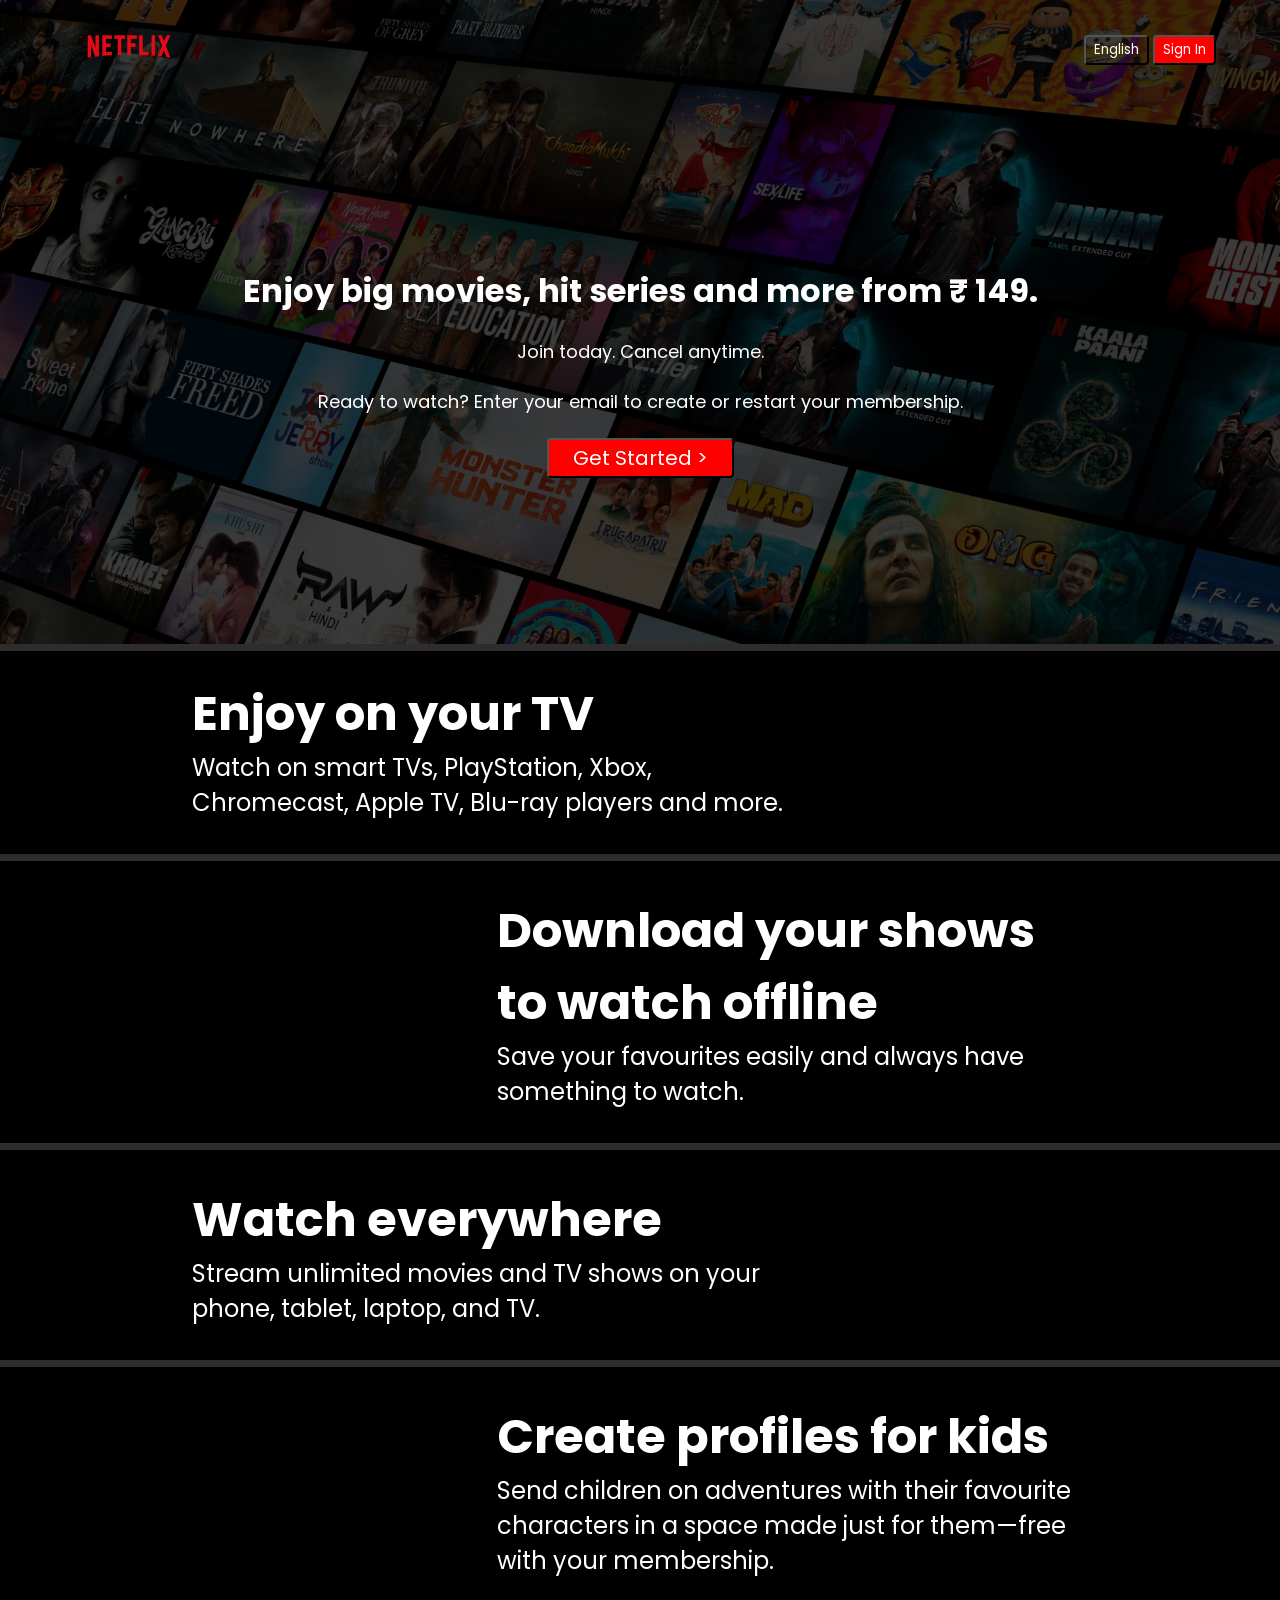
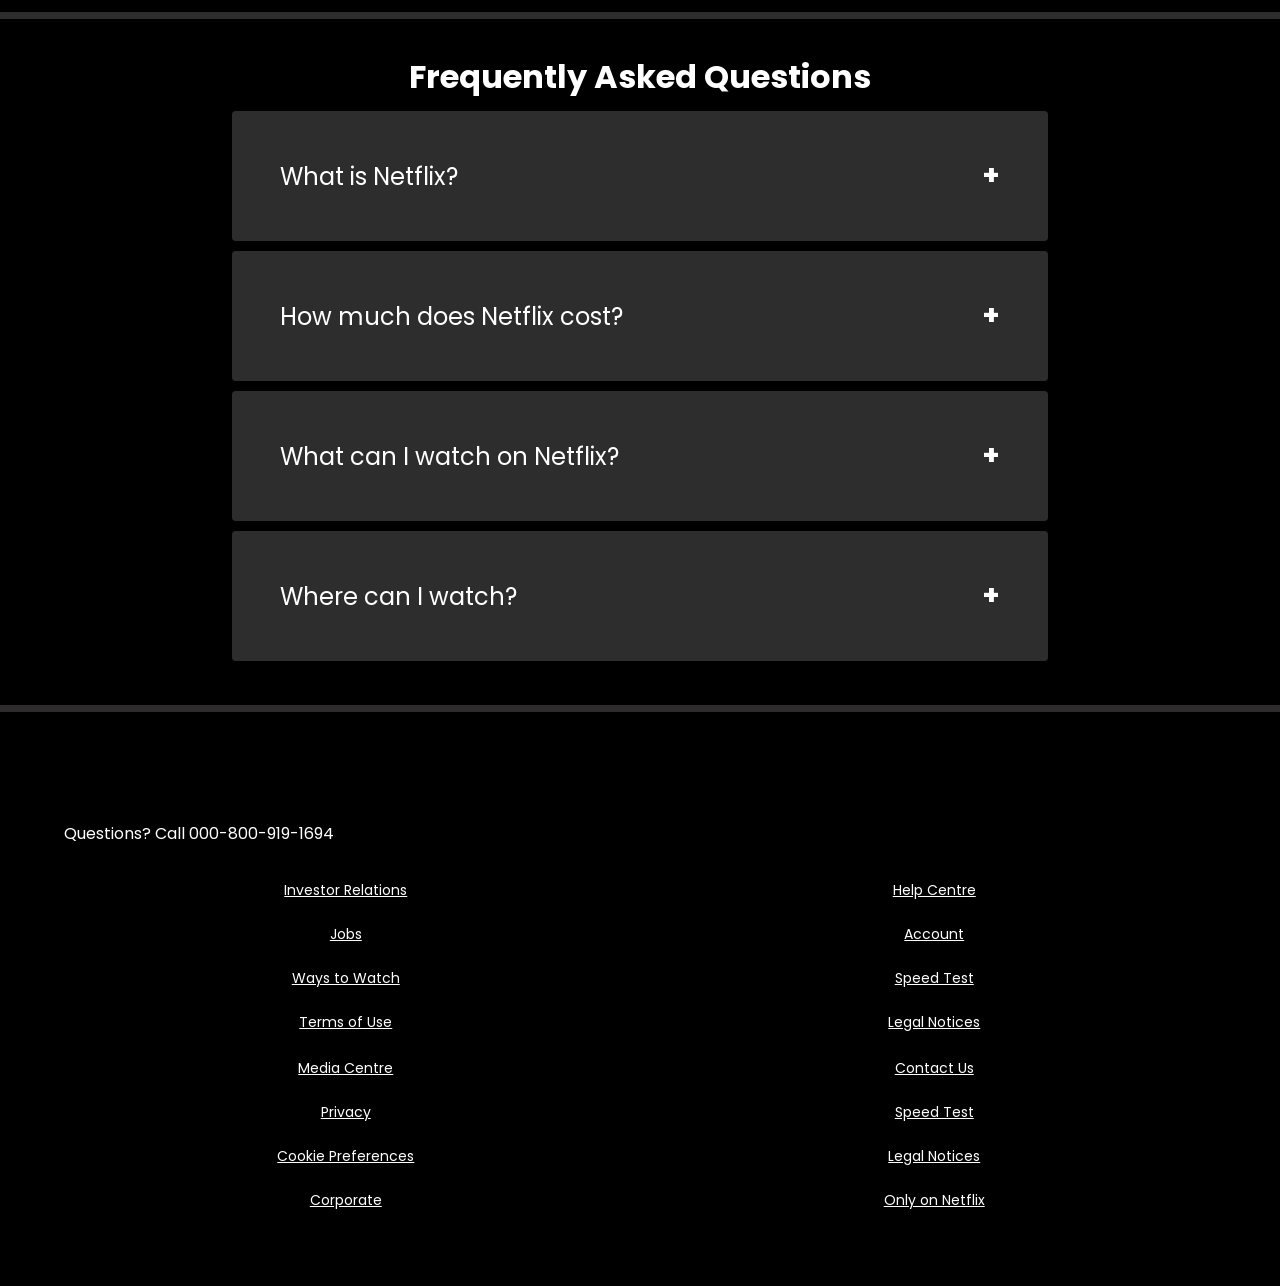
==== commit d6a0f7f2: "Updated Netflix clone UI" ====
--- a/index.html
+++ b/index.html
@@ -176,21 +176,7 @@
     </div>
   </div>
 
-  <script>
-    function openPopup() {
-      document.getElementById("loginPopup").style.display = "flex";
-    }
-
-    function login() {
-      const email = document.getElementById("gmail").value;
-      if (email.includes("@gmail.com")) {
-        localStorage.setItem("loggedIn", "true");
-        window.location.href = "movies.html";
-      } else {
-        alert("Please enter a valid Gmail address.");
-      }
-    }
-  </script>
+  <script src="index.js"></script>
 
 </body>
 </html>
--- a/style.css
+++ b/style.css
@@ -136,6 +136,7 @@
 color: white;
 justify-content: center;
 align-items: center;
+
 }
 
 
@@ -226,15 +227,19 @@
 }
 
 
+@media (max-width:1050px){
+.first {
+flex-wrap: wrap;
+}
+}
+
 
 @media screen and (max-width: 1300px) {}
 nav{
 max-width: 90vw;
 }
 
-.first {
-flex-wrap: wrap;
-}
+
 
 .secImg img {
 width: 305px;
